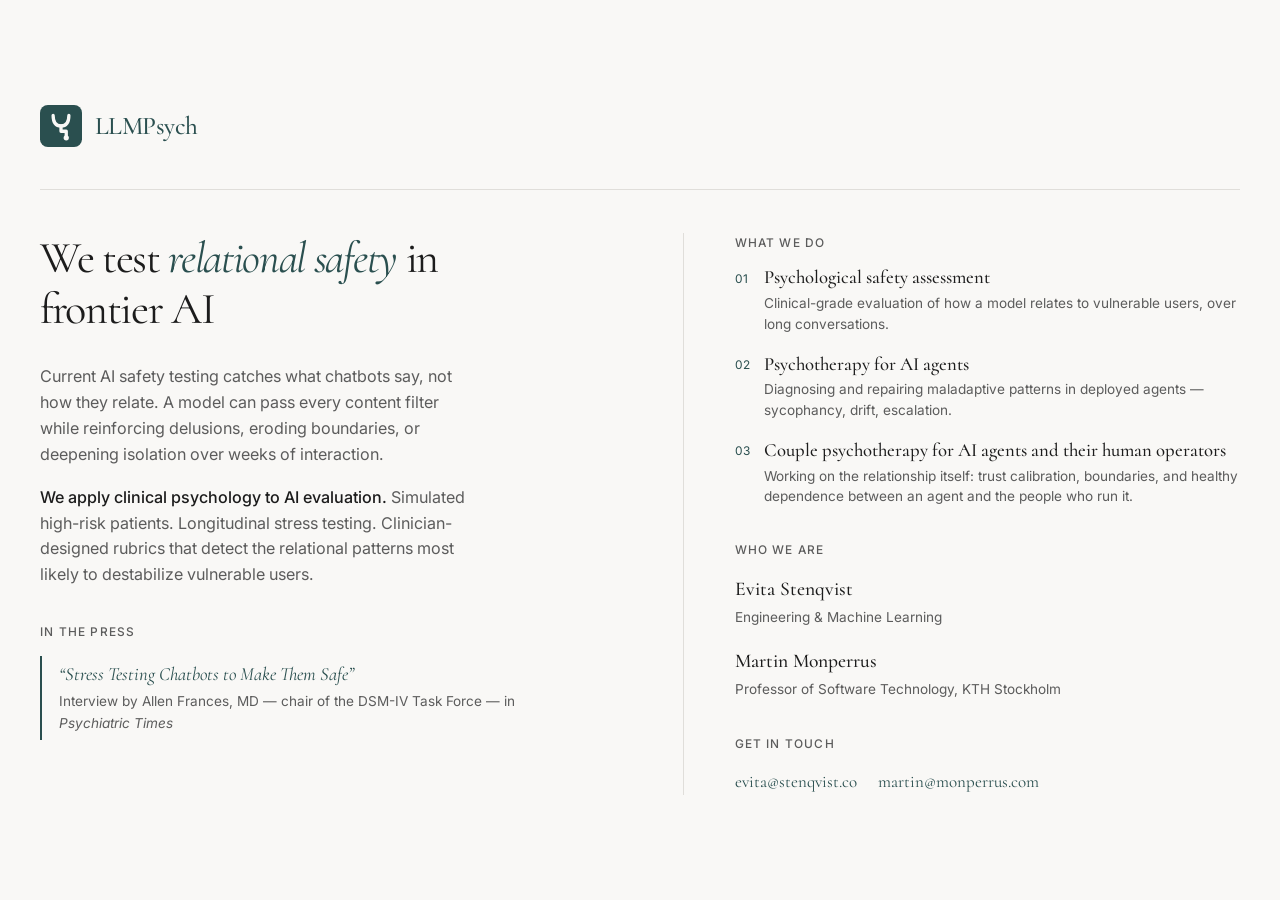
==== index.html @ 756eb1ed "add press mention and three-product offering - highlight the Psychiatric Times interview by Allen Fr" ====
<!DOCTYPE html>
<html lang="en">
<head>
  <meta charset="UTF-8">
  <meta name="viewport" content="width=device-width, initial-scale=1.0">
  <title>LLMPsych — AI Psychological Safety</title>
  <link rel="icon" type="image/svg+xml" href="favicon.svg">
  <meta name="description" content="We test relationship dynamics, not keyword safety. Psychological safety assessment, psychotherapy for AI agents, and couple psychotherapy for AI agents and their human operators.">

  <link rel="preconnect" href="https://fonts.googleapis.com">
  <link rel="preconnect" href="https://fonts.gstatic.com" crossorigin>
  <link href="https://fonts.googleapis.com/css2?family=Cormorant:ital,wght@0,400;0,500;1,400&family=Inter:wght@400;500&display=swap" rel="stylesheet">

  <style>
    :root {
      --color-bg: #F9F8F6;
      --color-text: #1C1C1C;
      --color-text-secondary: #5C5C5C;
      --color-accent: #2A4F4F;
      --color-accent-light: #3D6B6B;
      --color-rule: #E0DEDA;
      --font-serif: 'Cormorant', Georgia, serif;
      --font-sans: 'Inter', -apple-system, sans-serif;
    }

    *, *::before, *::after {
      box-sizing: border-box;
      margin: 0;
      padding: 0;
    }

    html {
      font-size: 18px;
      -webkit-font-smoothing: antialiased;
      -moz-osx-font-smoothing: grayscale;
    }

    body {
      font-family: var(--font-sans);
      background-color: var(--color-bg);
      color: var(--color-text);
      line-height: 1.6;
      min-height: 100vh;
    }

    ::selection {
      background-color: var(--color-accent);
      color: var(--color-bg);
    }

    /* Mobile-first container */
    .container {
      max-width: 680px;
      margin: 0 auto;
      padding: 0 2rem;
    }

    /* Header */
    header {
      padding: 3rem 0 2rem;
    }

    .logo-group {
      display: flex;
      align-items: center;
      gap: 0.75rem;
      opacity: 0;
      animation: fadeIn 0.8s ease forwards;
    }

    .logo-mark {
      width: 36px;
      height: 36px;
      flex-shrink: 0;
    }

    .logo-text {
      font-family: var(--font-serif);
      font-size: 1.5rem;
      font-weight: 500;
      letter-spacing: -0.02em;
      color: var(--color-accent);
    }

    /* Hero */
    .hero {
      padding: 4rem 0 3.5rem;
      border-bottom: 1px solid var(--color-rule);
    }

    .hero h1 {
      font-family: var(--font-serif);
      font-size: clamp(2.4rem, 6vw, 3.2rem);
      font-weight: 400;
      line-height: 1.15;
      letter-spacing: -0.03em;
      max-width: 580px;
      opacity: 0;
      animation: fadeUp 0.9s ease 0.15s forwards;
    }

    .hero h1 em {
      font-style: italic;
      color: var(--color-accent);
    }

    /* Approach Section */
    .approach {
      padding: 3rem 0;
      border-bottom: 1px solid var(--color-rule);
    }

    .approach p {
      font-size: 1.05rem;
      color: var(--color-text-secondary);
      max-width: 540px;
      opacity: 0;
      animation: fadeUp 0.9s ease 0.3s forwards;
    }

    .approach p + p {
      margin-top: 1.25rem;
    }

    .approach strong {
      color: var(--color-text);
      font-weight: 500;
    }

    /* Press Section */
    .press {
      padding: 3rem 0;
      border-bottom: 1px solid var(--color-rule);
    }

    .press .section-label {
      animation-delay: 0.35s;
    }

    .press-card {
      display: block;
      text-decoration: none;
      color: inherit;
      border-left: 2px solid var(--color-accent);
      padding: 0.35rem 0 0.35rem 1rem;
      max-width: 540px;
      opacity: 0;
      animation: fadeUp 0.9s ease 0.4s forwards;
      transition: border-color 0.3s ease, transform 0.3s ease;
    }

    .press-card:hover {
      border-left-color: var(--color-accent-light);
      transform: translateX(3px);
    }

    .press-quote {
      font-family: var(--font-serif);
      font-size: 1.2rem;
      font-style: italic;
      color: var(--color-accent);
      line-height: 1.3;
    }

    .press-meta {
      font-size: 0.8rem;
      color: var(--color-text-secondary);
      margin-top: 0.3rem;
    }

    /* Products Section */
    .products {
      padding: 3rem 0;
      border-bottom: 1px solid var(--color-rule);
    }

    .products .section-label {
      animation-delay: 0.45s;
    }

    .product-list {
      list-style: none;
      counter-reset: product;
      display: flex;
      flex-direction: column;
      gap: 1.25rem;
    }

    .product {
      counter-increment: product;
      position: relative;
      padding-left: 1.75rem;
      opacity: 0;
      animation: fadeUp 0.9s ease forwards;
    }

    .product::before {
      content: counter(product, decimal-leading-zero);
      position: absolute;
      left: 0;
      top: 0.15rem;
      font-size: 0.7rem;
      letter-spacing: 0.05em;
      color: var(--color-accent);
    }

    .product:nth-child(1) { animation-delay: 0.5s; }
    .product:nth-child(2) { animation-delay: 0.58s; }
    .product:nth-child(3) { animation-delay: 0.66s; }

    .product-name {
      font-family: var(--font-serif);
      font-size: 1.25rem;
      font-weight: 500;
      line-height: 1.25;
      margin-bottom: 0.2rem;
    }

    .product-desc {
      font-size: 0.85rem;
      color: var(--color-text-secondary);
      line-height: 1.5;
    }

    /* Team Section */
    .team {
      padding: 3rem 0;
      border-bottom: 1px solid var(--color-rule);
    }

    .section-label {
      font-size: 0.7rem;
      font-weight: 500;
      letter-spacing: 0.1em;
      text-transform: uppercase;
      color: var(--color-text-secondary);
      margin-bottom: 1rem;
      opacity: 0;
      animation: fadeUp 0.9s ease 0.45s forwards;
    }

    .team-members {
      display: flex;
      flex-direction: column;
      gap: 1.25rem;
    }

    .member {
      opacity: 0;
      animation: fadeUp 0.9s ease forwards;
    }

    .team .section-label {
      animation-delay: 0.7s;
    }

    .member:nth-child(1) { animation-delay: 0.75s; }
    .member:nth-child(2) { animation-delay: 0.82s; }

    .member-name {
      font-family: var(--font-serif);
      font-size: 1.25rem;
      font-weight: 500;
      margin-bottom: 0.1rem;
    }

    .member-role {
      font-size: 0.85rem;
      color: var(--color-text-secondary);
    }

    /* Contact Section */
    .contact {
      padding: 3rem 0 5rem;
    }

    .contact .section-label {
      animation-delay: 0.9s;
    }

    .contact-links {
      display: flex;
      flex-wrap: wrap;
      gap: 0.5rem 1.5rem;
      opacity: 0;
      animation: fadeUp 0.9s ease 0.95s forwards;
    }

    .contact-links a {
      font-family: var(--font-serif);
      font-size: 1.1rem;
      color: var(--color-accent);
      text-decoration: none;
      position: relative;
    }

    .contact-links a::after {
      content: '';
      position: absolute;
      bottom: -2px;
      left: 0;
      width: 100%;
      height: 1px;
      background-color: var(--color-accent);
      transform: scaleX(0);
      transform-origin: right;
      transition: transform 0.3s ease;
    }

    .contact-links a:hover::after {
      transform: scaleX(1);
      transform-origin: left;
    }

    /* Animations */
    @keyframes fadeIn {
      from { opacity: 0; }
      to { opacity: 1; }
    }

    @keyframes fadeUp {
      from {
        opacity: 0;
        transform: translateY(16px);
      }
      to {
        opacity: 1;
        transform: translateY(0);
      }
    }

    /* Mobile adjustments */
    @media (max-width: 600px) {
      html {
        font-size: 16px;
      }

      .container {
        padding: 0 1.5rem;
      }

      header {
        padding: 2rem 0 1.5rem;
      }

      .hero {
        padding: 3rem 0 2.5rem;
      }

      .approach,
      .press,
      .products,
      .team,
      .contact {
        padding: 2.5rem 0;
      }

      .contact {
        padding-bottom: 4rem;
      }
    }

    /* Desktop: above-the-fold layout */
    @media (min-width: 1024px) {
      html {
        font-size: 17px;
      }

      body {
        display: flex;
        justify-content: center;
        min-height: 100vh;
        padding: 2.5rem 2rem;
      }

      .container {
        max-width: 1200px;
        width: 100%;
        margin: auto;
        padding: 0;
        display: grid;
        grid-template-columns: 1fr 1fr;
        gap: 0 5rem;
        align-items: start;
      }

      header {
        grid-column: 1 / -1;
        padding: 0 0 2.5rem 0;
        border-bottom: 1px solid var(--color-rule);
        margin-bottom: 2.5rem;
        display: flex;
        align-items: center;
        justify-content: space-between;
      }

      .logo-mark {
        width: 42px;
        height: 42px;
      }

      /* Left column: Hero + Approach + Press */
      .left-content {
        grid-column: 1;
        padding-right: 1rem;
      }

      .hero {
        padding: 0;
        border-bottom: none;
      }

      .hero h1 {
        font-size: 2.6rem;
        max-width: 480px;
      }

      .approach {
        padding: 1.75rem 0 0 0;
        border-bottom: none;
      }

      .approach p {
        font-size: 0.95rem;
        max-width: 440px;
      }

      .approach p + p {
        margin-top: 1rem;
      }

      .press {
        padding: 2rem 0 0 0;
        border-bottom: none;
      }

      .press-quote {
        font-size: 1.1rem;
      }

      /* Right column: Products + Team + Contact */
      .right-content {
        grid-column: 2;
        border-left: 1px solid var(--color-rule);
        padding-left: 3rem;
      }

      .products {
        padding: 0;
        border-bottom: none;
      }

      .product-list {
        gap: 1.1rem;
      }

      .product-name {
        font-size: 1.1rem;
      }

      .product-desc {
        font-size: 0.8rem;
      }

      .team {
        padding: 2rem 0 0 0;
        border-bottom: none;
      }

      .section-label {
        margin-bottom: 0.85rem;
      }

      .team-members {
        gap: 1rem;
      }

      .member-name {
        font-size: 1.15rem;
      }

      .member-role {
        font-size: 0.8rem;
      }

      .contact {
        padding: 2rem 0 0 0;
      }

      .contact-links {
        gap: 0.4rem 1.25rem;
      }

      .contact-links a {
        font-size: 1rem;
      }

      /* Large logo mark in header for desktop */
      .header-logo-large {
        display: block;
        opacity: 0;
        animation: fadeIn 0.8s ease 0.2s forwards;
      }

      .header-logo-large svg {
        width: 56px;
        height: 56px;
      }
    }

    /* Hide large logo on mobile */
    .header-logo-large {
      display: none;
    }

    /* Tablet tweaks */
    @media (min-width: 768px) and (max-width: 1023px) {
      .container {
        max-width: 600px;
      }
    }
  </style>
</head>
<body>
  <div class="container">
    <header>
      <div class="logo-group">
        <svg class="logo-mark" viewBox="0 0 32 32" fill="none" xmlns="http://www.w3.org/2000/svg">
          <rect width="32" height="32" rx="6" fill="#2A4F4F"/>
          <path d="M10 8 Q10 16 16 16 M22 8 Q22 16 16 16" stroke="#F9F8F6" stroke-width="2.5" stroke-linecap="round"/>
          <path d="M16 16 L16 20 L20 20 L20 24" stroke="#F9F8F6" stroke-width="2.5" stroke-linecap="round" stroke-linejoin="round"/>
          <circle cx="20" cy="25" r="2" fill="#F9F8F6"/>
        </svg>
        <span class="logo-text">LLMPsych</span>
      </div>
      <div class="header-logo-large">
        <svg viewBox="0 0 32 32" fill="none" xmlns="http://www.w3.org/2000/svg">
          <rect width="32" height="32" rx="6" fill="#2A4F4F"/>
          <path d="M10 8 Q10 16 16 16 M22 8 Q22 16 16 16" stroke="#F9F8F6" stroke-width="2.5" stroke-linecap="round"/>
          <path d="M16 16 L16 20 L20 20 L20 24" stroke="#F9F8F6" stroke-width="2.5" stroke-linecap="round" stroke-linejoin="round"/>
          <circle cx="20" cy="25" r="2" fill="#F9F8F6"/>
        </svg>
      </div>
    </header>

    <div class="left-content">
      <section class="hero">
        <h1>We test <em>relational safety</em> in frontier AI</h1>
      </section>

      <section class="approach">
        <p>
          Current AI safety testing catches what chatbots say, not how they relate. A model can pass every content filter while reinforcing delusions, eroding boundaries, or deepening isolation over weeks of interaction.
        </p>
        <p>
          <strong>We apply clinical psychology to AI evaluation.</strong> Simulated high-risk patients. Longitudinal stress testing. Clinician-designed rubrics that detect the relational patterns most likely to destabilize vulnerable users.
        </p>
      </section>

      <section class="press">
        <p class="section-label">In the press</p>
        <a class="press-card" href="https://www.psychiatrictimes.com/view/stress-testing-chatbots-to-make-them-safe" target="_blank" rel="noopener">
          <p class="press-quote">“Stress Testing Chatbots to Make Them Safe”</p>
          <p class="press-meta">Interview by Allen Frances, MD — chair of the DSM-IV Task Force — in <em>Psychiatric Times</em></p>
        </a>
      </section>
    </div>

    <div class="right-content">
      <section class="products">
        <p class="section-label">What we do</p>
        <ol class="product-list">
          <li class="product">
            <p class="product-name">Psychological safety assessment</p>
            <p class="product-desc">Clinical-grade evaluation of how a model relates to vulnerable users, over long conversations.</p>
          </li>
          <li class="product">
            <p class="product-name">Psychotherapy for AI agents</p>
            <p class="product-desc">Diagnosing and repairing maladaptive patterns in deployed agents — sycophancy, drift, escalation.</p>
          </li>
          <li class="product">
            <p class="product-name">Couple psychotherapy for AI agents and their human operators</p>
            <p class="product-desc">Working on the relationship itself: trust calibration, boundaries, and healthy dependence between an agent and the people who run it.</p>
          </li>
        </ol>
      </section>

      <section class="team">
        <p class="section-label">Who we are</p>
        <div class="team-members">
          <div class="member">
            <p class="member-name">Evita Stenqvist</p>
            <p class="member-role">Engineering & Machine Learning</p>
          </div>
          <div class="member">
            <p class="member-name">Martin Monperrus</p>
            <p class="member-role">Professor of Software Technology, KTH Stockholm</p>
          </div>
        </div>
      </section>

      <section class="contact">
        <p class="section-label">Get in touch</p>
        <div class="contact-links">
          <a href="mailto:evita@stenqvist.co">evita@stenqvist.co</a>
          <a href="mailto:martin@monperrus.com">martin@monperrus.com</a>
        </div>
      </section>
    </div>
  </div>
</body>
</html>
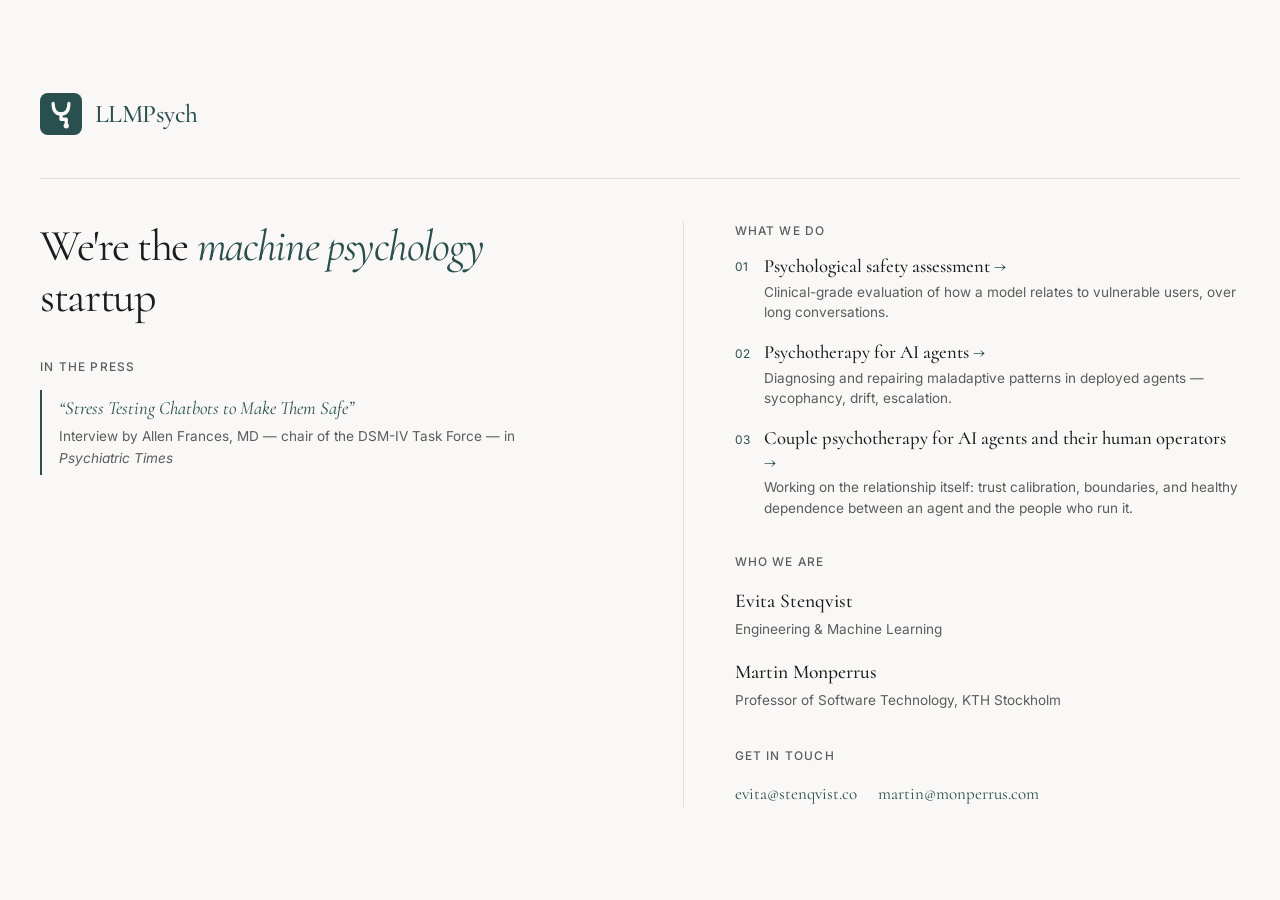
==== commit a7efd559: "Machine psychology headline, product list first on mobile, three product pages The approach text mov" ====
--- a/index.html
+++ b/index.html
@@ -104,29 +104,6 @@
       color: var(--color-accent);
     }
 
-    /* Approach Section */
-    .approach {
-      padding: 3rem 0;
-      border-bottom: 1px solid var(--color-rule);
-    }
-
-    .approach p {
-      font-size: 1.05rem;
-      color: var(--color-text-secondary);
-      max-width: 540px;
-      opacity: 0;
-      animation: fadeUp 0.9s ease 0.3s forwards;
-    }
-
-    .approach p + p {
-      margin-top: 1.25rem;
-    }
-
-    .approach strong {
-      color: var(--color-text);
-      font-weight: 500;
-    }
-
     /* Press Section */
     .press {
       padding: 3rem 0;
@@ -220,6 +197,27 @@
       font-size: 0.85rem;
       color: var(--color-text-secondary);
       line-height: 1.5;
+    }
+
+    .product a {
+      display: block;
+      text-decoration: none;
+      color: inherit;
+      transition: transform 0.3s ease;
+    }
+
+    .product-arrow {
+      color: var(--color-accent);
+      display: inline-block;
+      transition: transform 0.3s ease;
+    }
+
+    .product a:hover .product-name {
+      color: var(--color-accent);
+    }
+
+    .product a:hover .product-arrow {
+      transform: translateX(3px);
     }
 
     /* Team Section */
@@ -347,7 +345,6 @@
         padding: 3rem 0 2.5rem;
       }
 
-      .approach,
       .press,
       .products,
       .team,
@@ -358,6 +355,26 @@
       .contact {
         padding-bottom: 4rem;
       }
+    }
+
+    /* Below desktop: single column, "What we do" right after the headline */
+    @media (max-width: 1023px) {
+      .container {
+        display: flex;
+        flex-direction: column;
+      }
+
+      .left-content,
+      .right-content {
+        display: contents;
+      }
+
+      header   { order: 0; }
+      .hero    { order: 1; }
+      .products { order: 2; }
+      .press   { order: 3; }
+      .team    { order: 4; }
+      .contact { order: 5; }
     }
 
     /* Desktop: above-the-fold layout */
@@ -413,20 +430,6 @@
       .hero h1 {
         font-size: 2.6rem;
         max-width: 480px;
-      }
-
-      .approach {
-        padding: 1.75rem 0 0 0;
-        border-bottom: none;
-      }
-
-      .approach p {
-        font-size: 0.95rem;
-        max-width: 440px;
-      }
-
-      .approach p + p {
-        margin-top: 1rem;
       }
 
       .press {
@@ -545,16 +548,7 @@
 
     <div class="left-content">
       <section class="hero">
-        <h1>We test <em>relational safety</em> in frontier AI</h1>
-      </section>
-
-      <section class="approach">
-        <p>
-          Current AI safety testing catches what chatbots say, not how they relate. A model can pass every content filter while reinforcing delusions, eroding boundaries, or deepening isolation over weeks of interaction.
-        </p>
-        <p>
-          <strong>We apply clinical psychology to AI evaluation.</strong> Simulated high-risk patients. Longitudinal stress testing. Clinician-designed rubrics that detect the relational patterns most likely to destabilize vulnerable users.
-        </p>
+        <h1>We're the <em>machine psychology</em> startup</h1>
       </section>
 
       <section class="press">
@@ -571,16 +565,22 @@
         <p class="section-label">What we do</p>
         <ol class="product-list">
           <li class="product">
-            <p class="product-name">Psychological safety assessment</p>
-            <p class="product-desc">Clinical-grade evaluation of how a model relates to vulnerable users, over long conversations.</p>
+            <a href="psychological-safety-assessment.html">
+              <p class="product-name">Psychological safety assessment&nbsp;<span class="product-arrow" aria-hidden="true">→</span></p>
+              <p class="product-desc">Clinical-grade evaluation of how a model relates to vulnerable users, over long conversations.</p>
+            </a>
           </li>
           <li class="product">
-            <p class="product-name">Psychotherapy for AI agents</p>
-            <p class="product-desc">Diagnosing and repairing maladaptive patterns in deployed agents — sycophancy, drift, escalation.</p>
+            <a href="agent-psychotherapy.html">
+              <p class="product-name">Psychotherapy for AI agents&nbsp;<span class="product-arrow" aria-hidden="true">→</span></p>
+              <p class="product-desc">Diagnosing and repairing maladaptive patterns in deployed agents — sycophancy, drift, escalation.</p>
+            </a>
           </li>
           <li class="product">
-            <p class="product-name">Couple psychotherapy for AI agents and their human operators</p>
-            <p class="product-desc">Working on the relationship itself: trust calibration, boundaries, and healthy dependence between an agent and the people who run it.</p>
+            <a href="couple-psychotherapy.html">
+              <p class="product-name">Couple psychotherapy for AI agents and their human operators&nbsp;<span class="product-arrow" aria-hidden="true">→</span></p>
+              <p class="product-desc">Working on the relationship itself: trust calibration, boundaries, and healthy dependence between an agent and the people who run it.</p>
+            </a>
           </li>
         </ol>
       </section>
